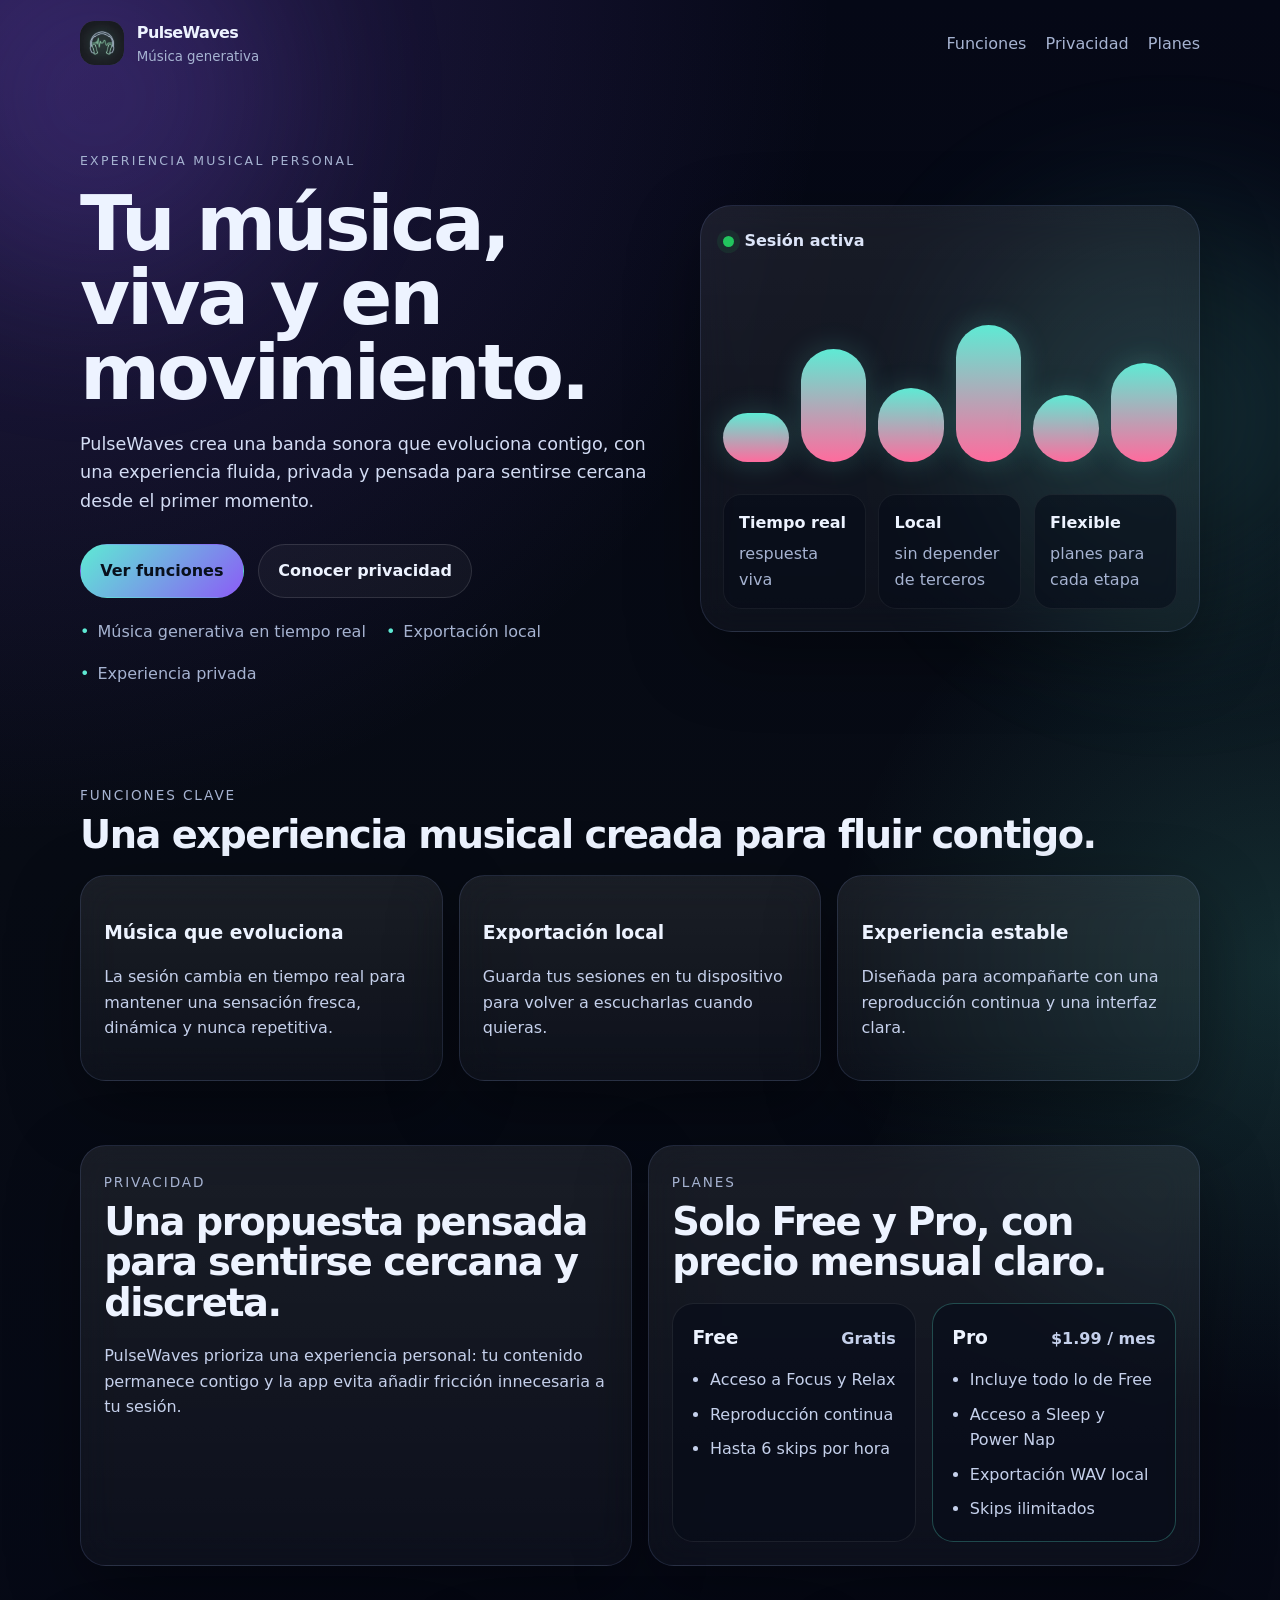
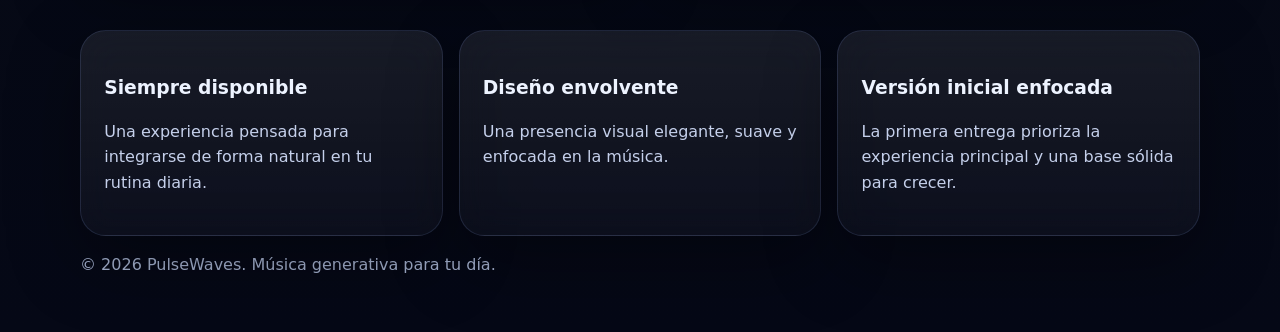
==== index.html @ eb473540 "chore(site): publish site and Pages workflow in standalone repo" ====
<!doctype html>
<html lang="es">
<head>
  <meta charset="utf-8">
  <meta name="viewport" content="width=device-width, initial-scale=1">
  <meta name="description" content="PulseWaves crea una experiencia musical generativa en tiempo real, privada y diseñada para acompañarte.">
  <meta name="theme-color" content="#0b1020">
  <title>PulseWaves — Música generativa en tiempo real</title>
  <link rel="stylesheet" href="./styles.css">
</head>
<body>
  <div class="bg-orb orb-a"></div>
  <div class="bg-orb orb-b"></div>

  <header class="hero">
    <nav class="topbar" aria-label="Principal">
      <a class="brand" href="#inicio">
        <span class="brand-mark">
          <img src="./assets/pulsewaves-logo.png" alt="PulseWaves" />
        </span>
        <span>
          <strong>PulseWaves</strong>
          <small>Música generativa</small>
        </span>
      </a>
      <div class="topbar-links">
        <a href="#funciones">Funciones</a>
        <a href="#privacidad">Privacidad</a>
        <a href="#planes">Planes</a>
      </div>
    </nav>

    <section class="hero-grid" id="inicio">
      <div class="hero-copy">
        <div class="eyebrow">Experiencia musical personal</div>
        <h1>Tu música, viva y en movimiento.</h1>
        <p class="lead">
          PulseWaves crea una banda sonora que evoluciona contigo, con una experiencia fluida,
          privada y pensada para sentirse cercana desde el primer momento.
        </p>

        <div class="cta-row">
          <a class="btn primary" href="#funciones">Ver funciones</a>
          <a class="btn secondary" href="#privacidad">Conocer privacidad</a>
        </div>

        <ul class="hero-points" aria-label="Ventajas principales">
          <li>Música generativa en tiempo real</li>
          <li>Exportación local</li>
          <li>Experiencia privada</li>
        </ul>
      </div>

      <div class="hero-visual" aria-label="Vista de producto">
        <div class="device-card">
          <div class="device-header">
            <span class="status-dot"></span>
            <span>Sesión activa</span>
          </div>
          <div class="waveform" aria-hidden="true">
            <span></span><span></span><span></span><span></span><span></span><span></span>
          </div>
          <div class="metrics">
            <article>
              <strong>Tiempo real</strong>
              <span>respuesta viva</span>
            </article>
            <article>
              <strong>Local</strong>
              <span>sin depender de terceros</span>
            </article>
            <article>
              <strong>Flexible</strong>
              <span>planes para cada etapa</span>
            </article>
          </div>
        </div>
      </div>
    </section>
  </header>

  <main>
    <section class="section" id="funciones">
      <div class="section-heading">
        <span>Funciones clave</span>
        <h2>Una experiencia musical creada para fluir contigo.</h2>
      </div>

      <div class="feature-grid">
        <article class="card">
          <h3>Música que evoluciona</h3>
          <p>La sesión cambia en tiempo real para mantener una sensación fresca, dinámica y nunca repetitiva.</p>
        </article>
        <article class="card">
          <h3>Exportación local</h3>
          <p>Guarda tus sesiones en tu dispositivo para volver a escucharlas cuando quieras.</p>
        </article>
        <article class="card">
          <h3>Experiencia estable</h3>
          <p>Diseñada para acompañarte con una reproducción continua y una interfaz clara.</p>
        </article>
      </div>
    </section>

    <section class="section split">
      <div class="panel" id="privacidad">
        <div class="section-heading">
          <span>Privacidad</span>
          <h2>Una propuesta pensada para sentirse cercana y discreta.</h2>
        </div>
        <p>
          PulseWaves prioriza una experiencia personal: tu contenido permanece contigo y la app
          evita añadir fricción innecesaria a tu sesión.
        </p>
      </div>

      <div class="panel" id="planes">
        <div class="section-heading">
          <span>Planes</span>
          <h2>Solo Free y Pro, con precio mensual claro.</h2>
        </div>
        <div class="pricing-grid">
          <article class="plan-card">
            <div class="plan-head">
              <h3>Free</h3>
              <p class="plan-price">Gratis</p>
            </div>
            <ul class="plan-features">
              <li>Acceso a Focus y Relax</li>
              <li>Reproducción continua</li>
              <li>Hasta 6 skips por hora</li>
            </ul>
          </article>
          <article class="plan-card featured">
            <div class="plan-head">
              <h3>Pro</h3>
              <p class="plan-price">$1.99 / mes</p>
            </div>
            <ul class="plan-features">
              <li>Incluye todo lo de Free</li>
              <li>Acceso a Sleep y Power Nap</li>
              <li>Exportación WAV local</li>
              <li>Skips ilimitados</li>
            </ul>
          </article>
        </div>
      </div>
    </section>

    <section class="section">
      <div class="feature-grid">
        <article class="card">
          <h3>Siempre disponible</h3>
          <p>Una experiencia pensada para integrarse de forma natural en tu rutina diaria.</p>
        </article>
        <article class="card">
          <h3>Diseño envolvente</h3>
          <p>Una presencia visual elegante, suave y enfocada en la música.</p>
        </article>
        <article class="card">
          <h3>Versión inicial enfocada</h3>
          <p>La primera entrega prioriza la experiencia principal y una base sólida para crecer.</p>
        </article>
      </div>
    </section>
  </main>

  <footer class="footer">
    <p>© <span id="year"></span> PulseWaves. Música generativa para tu día.</p>
  </footer>

  <script src="./script.js"></script>
</body>
</html>
---- styles.css ----
:root {
  color-scheme: dark;
  --bg: #070b14;
  --bg-soft: rgba(14, 20, 38, 0.82);
  --panel: rgba(18, 26, 48, 0.82);
  --panel-border: rgba(146, 177, 255, 0.14);
  --text: #edf3ff;
  --muted: #a6b3d1;
  --accent: #5eead4;
  --accent-2: #8b5cf6;
  --accent-3: #ff6b9d;
  --shadow: 0 24px 70px rgba(0, 0, 0, 0.35);
}

* {
  box-sizing: border-box;
}

html {
  scroll-behavior: smooth;
}

body {
  margin: 0;
  min-height: 100vh;
  background:
    radial-gradient(circle at top left, rgba(139, 92, 246, 0.24), transparent 36%),
    radial-gradient(circle at right center, rgba(94, 234, 212, 0.15), transparent 28%),
    linear-gradient(180deg, #050816 0%, var(--bg) 45%, #050816 100%);
  color: var(--text);
  font-family: Inter, system-ui, -apple-system, BlinkMacSystemFont, "Segoe UI", sans-serif;
  line-height: 1.6;
}

a {
  color: inherit;
  text-decoration: none;
}

.bg-orb {
  position: fixed;
  inset: auto;
  width: 24rem;
  height: 24rem;
  border-radius: 50%;
  filter: blur(90px);
  opacity: 0.28;
  pointer-events: none;
  z-index: -1;
}

.orb-a {
  top: -6rem;
  left: -6rem;
  background: rgba(139, 92, 246, 0.65);
}

.orb-b {
  right: -5rem;
  top: 14rem;
  background: rgba(94, 234, 212, 0.55);
}

.hero,
.section,
.footer {
  width: min(1120px, calc(100vw - 2rem));
  margin: 0 auto;
}

.topbar {
  display: flex;
  align-items: center;
  justify-content: space-between;
  padding: 1.25rem 0;
}

.brand {
  display: inline-flex;
  align-items: center;
  gap: 0.8rem;
}

.brand-mark {
  display: grid;
  place-items: center;
  width: 2.75rem;
  height: 2.75rem;
  border-radius: 0.9rem;
  background: linear-gradient(135deg, rgba(255, 107, 157, 0.2), rgba(94, 234, 212, 0.18));
  box-shadow: inset 0 0 0 1px rgba(255, 255, 255, 0.08);
  overflow: hidden;
}

.brand-mark img {
  width: 100%;
  height: 100%;
  object-fit: cover;
  display: block;
}

.brand strong,
.section h2,
.hero h1 {
  letter-spacing: -0.04em;
}

.brand small,
.eyebrow,
.section-heading span,
.hero-points,
.metrics span {
  color: var(--muted);
}

.brand span {
  display: grid;
}

.topbar-links {
  display: flex;
  gap: 1.2rem;
  color: var(--muted);
}

.hero-grid {
  display: grid;
  grid-template-columns: 1.08fr 0.92fr;
  gap: 2rem;
  align-items: center;
  padding: 4rem 0 2rem;
}

.eyebrow {
  text-transform: uppercase;
  font-size: 0.78rem;
  letter-spacing: 0.18em;
  margin-bottom: 1rem;
}

.hero h1 {
  margin: 0;
  font-size: clamp(3rem, 6vw, 5.3rem);
  line-height: 0.97;
}

.lead {
  margin: 1.25rem 0 0;
  max-width: 42rem;
  font-size: 1.1rem;
  color: #d3dcf4;
}

.cta-row {
  display: flex;
  flex-wrap: wrap;
  gap: 0.9rem;
  margin-top: 1.8rem;
}

.btn {
  display: inline-flex;
  align-items: center;
  justify-content: center;
  min-height: 3rem;
  padding: 0.85rem 1.2rem;
  border-radius: 999px;
  font-weight: 700;
  border: 1px solid transparent;
  transition: transform 160ms ease, border-color 160ms ease, background 160ms ease;
}

.btn:hover {
  transform: translateY(-1px);
}

.btn.primary {
  background: linear-gradient(135deg, var(--accent), var(--accent-2));
  color: #08101c;
}

.btn.secondary {
  background: rgba(255, 255, 255, 0.04);
  border-color: rgba(255, 255, 255, 0.12);
}

.hero-points {
  display: flex;
  flex-wrap: wrap;
  gap: 1rem 1.25rem;
  padding: 0;
  margin: 1.3rem 0 0;
  list-style: none;
}

.hero-points li::before {
  content: "•";
  color: var(--accent);
  margin-right: 0.5rem;
}

.hero-visual {
  position: relative;
}

.device-card,
.card,
.panel,
.final-cta {
  background: linear-gradient(180deg, rgba(255, 255, 255, 0.08), rgba(255, 255, 255, 0.03));
  border: 1px solid var(--panel-border);
  box-shadow: var(--shadow);
  backdrop-filter: blur(18px);
}

.device-card {
  border-radius: 2rem;
  padding: 1.4rem;
}

.device-header {
  display: flex;
  align-items: center;
  gap: 0.65rem;
  color: #dce4f8;
  font-weight: 600;
}

.status-dot {
  width: 0.7rem;
  height: 0.7rem;
  border-radius: 50%;
  background: #22c55e;
  box-shadow: 0 0 0 6px rgba(34, 197, 94, 0.1);
}

.waveform {
  display: grid;
  grid-template-columns: repeat(6, 1fr);
  align-items: end;
  gap: 0.75rem;
  min-height: 15rem;
  padding: 2rem 0;
}

.waveform span {
  display: block;
  width: 100%;
  border-radius: 999px;
  background: linear-gradient(180deg, var(--accent), var(--accent-3));
  box-shadow: 0 0 30px rgba(94, 234, 212, 0.2);
  animation: breathe 3.4s ease-in-out infinite;
}

.waveform span:nth-child(1) { height: 28%; animation-delay: 0s; }
.waveform span:nth-child(2) { height: 64%; animation-delay: 0.15s; }
.waveform span:nth-child(3) { height: 42%; animation-delay: 0.3s; }
.waveform span:nth-child(4) { height: 78%; animation-delay: 0.45s; }
.waveform span:nth-child(5) { height: 38%; animation-delay: 0.6s; }
.waveform span:nth-child(6) { height: 56%; animation-delay: 0.75s; }

.metrics {
  display: grid;
  grid-template-columns: repeat(3, minmax(0, 1fr));
  gap: 0.8rem;
}

.metrics article {
  padding: 0.95rem;
  border-radius: 1.15rem;
  background: rgba(7, 12, 24, 0.55);
  border: 1px solid rgba(255, 255, 255, 0.06);
}

.metrics strong,
.card h3,
.panel h2,
.final-cta h2 {
  display: block;
  margin-bottom: 0.35rem;
}

.section {
  padding: 4rem 0 0;
}

.section-heading {
  margin-bottom: 1.25rem;
}

.section-heading span {
  display: inline-block;
  font-size: 0.85rem;
  text-transform: uppercase;
  letter-spacing: 0.14em;
  margin-bottom: 0.5rem;
}

.section h2 {
  margin: 0;
  font-size: clamp(1.8rem, 3vw, 2.8rem);
  line-height: 1.05;
}

.feature-grid,
.split {
  display: grid;
  gap: 1rem;
}

.pricing-grid {
  display: grid;
  grid-template-columns: repeat(2, minmax(0, 1fr));
  gap: 1rem;
}

.feature-grid {
  grid-template-columns: repeat(3, minmax(0, 1fr));
}

.card,
.panel,
.final-cta {
  border-radius: 1.6rem;
  padding: 1.45rem;
}

.plan-card {
  border-radius: 1.35rem;
  padding: 1.2rem;
  background: rgba(7, 12, 24, 0.55);
  border: 1px solid rgba(255, 255, 255, 0.08);
}

.plan-card.featured {
  border-color: rgba(94, 234, 212, 0.28);
}

.plan-head {
  display: flex;
  align-items: baseline;
  justify-content: space-between;
  gap: 1rem;
  margin-bottom: 0.9rem;
}

.plan-card h3 {
  margin: 0;
}

.plan-price {
  margin: 0;
  font-weight: 800;
  color: var(--accent);
}

.plan-features {
  margin: 0;
  padding-left: 1.1rem;
  display: grid;
  gap: 0.55rem;
  color: #c5d0eb;
}

.card p,
.panel p,
.steps {
  color: #c5d0eb;
}

.split {
  grid-template-columns: repeat(2, minmax(0, 1fr));
}

.steps {
  margin: 0;
  padding-left: 1.2rem;
  display: grid;
  gap: 0.9rem;
}

.final-cta {
  margin: 4rem 0 3rem;
  display: flex;
  align-items: center;
  justify-content: space-between;
  gap: 1rem;
}

.footer {
  padding: 0 0 2.4rem;
  display: flex;
  align-items: center;
  justify-content: space-between;
  color: var(--muted);
}

@keyframes breathe {
  0%, 100% { transform: scaleY(0.72); opacity: 0.78; }
  50% { transform: scaleY(1); opacity: 1; }
}

@media (max-width: 940px) {
  .hero-grid,
  .feature-grid,
  .pricing-grid,
  .split,
  .final-cta {
    grid-template-columns: 1fr;
  }

  .final-cta {
    display: grid;
  }
}

@media (max-width: 720px) {
  .hero,
  .section,
  .footer {
    width: min(1120px, calc(100vw - 1.2rem));
  }

  .topbar {
    flex-direction: column;
    align-items: flex-start;
    gap: 1rem;
  }

  .topbar-links {
    flex-wrap: wrap;
    gap: 0.75rem 1rem;
  }

  .hero {
    padding-top: 0.4rem;
  }

  .hero-grid {
    padding-top: 2.5rem;
  }

  .metrics {
    grid-template-columns: 1fr;
  }
}
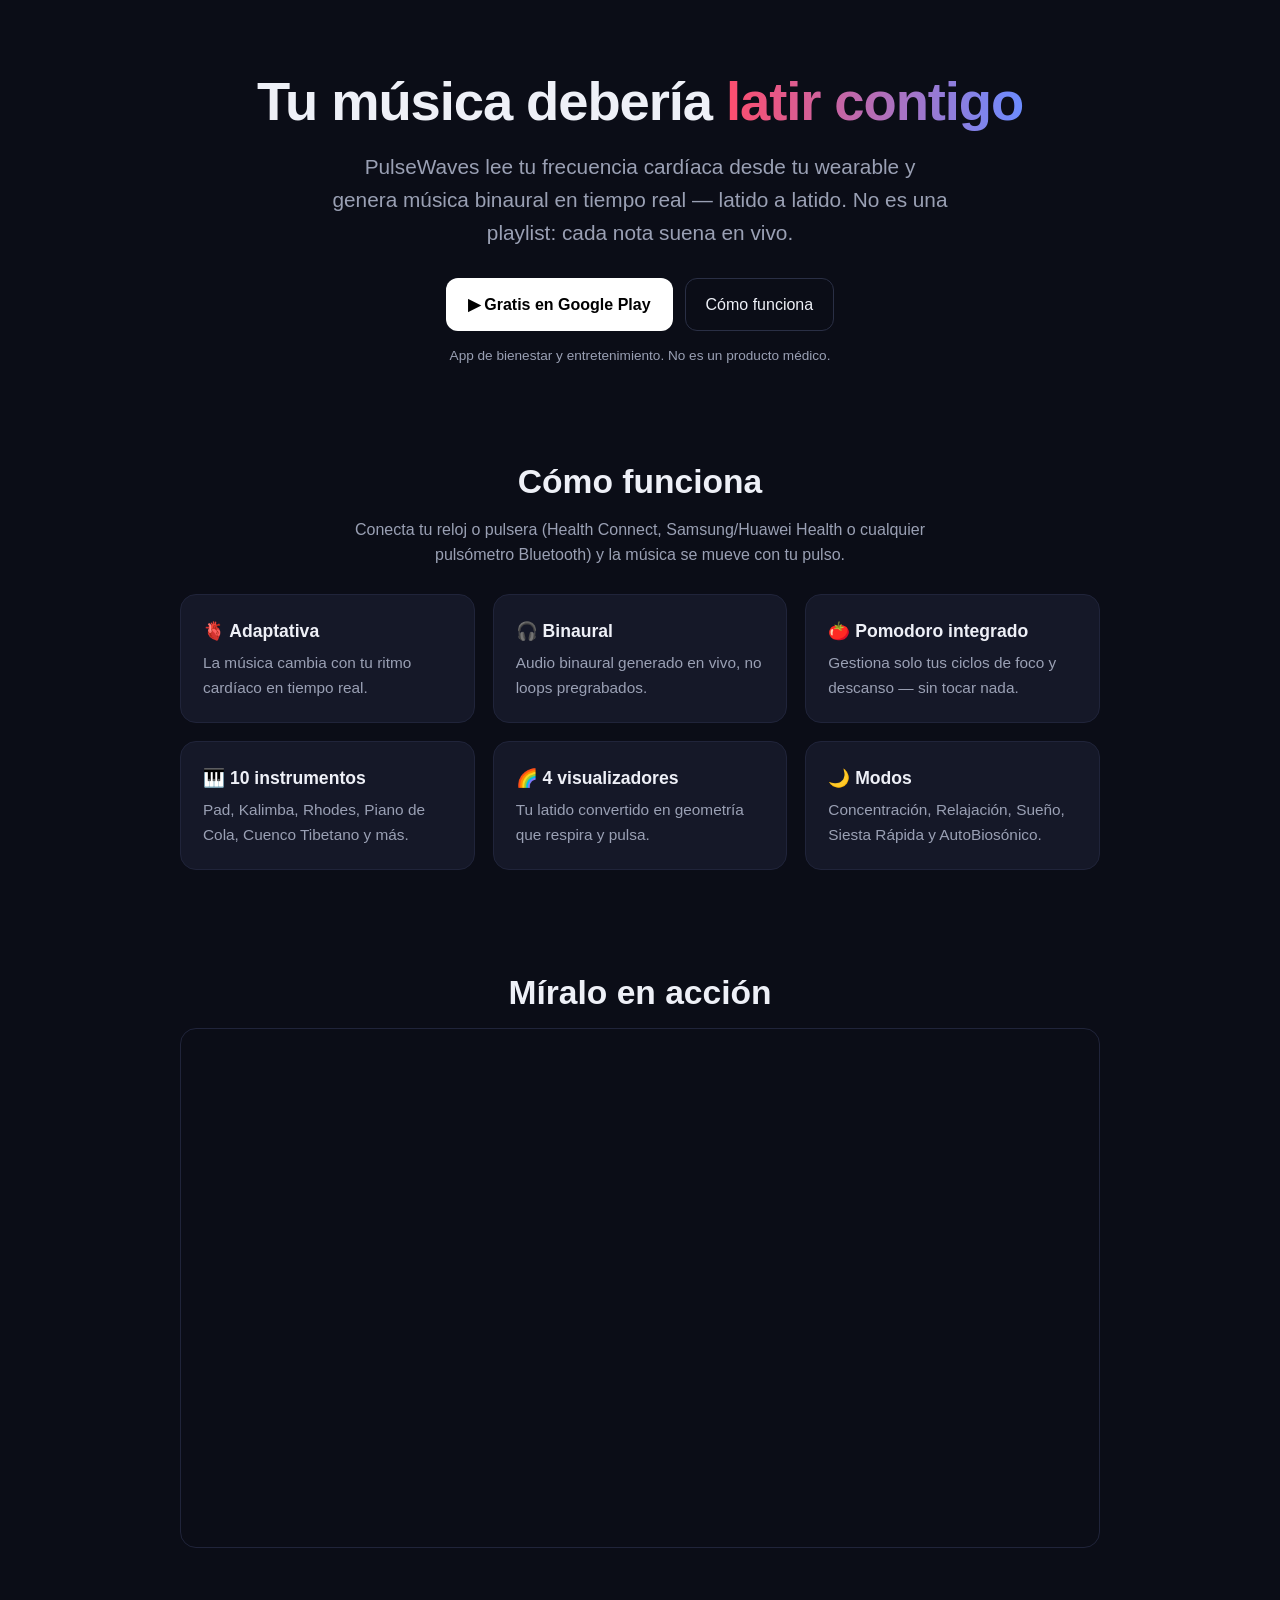
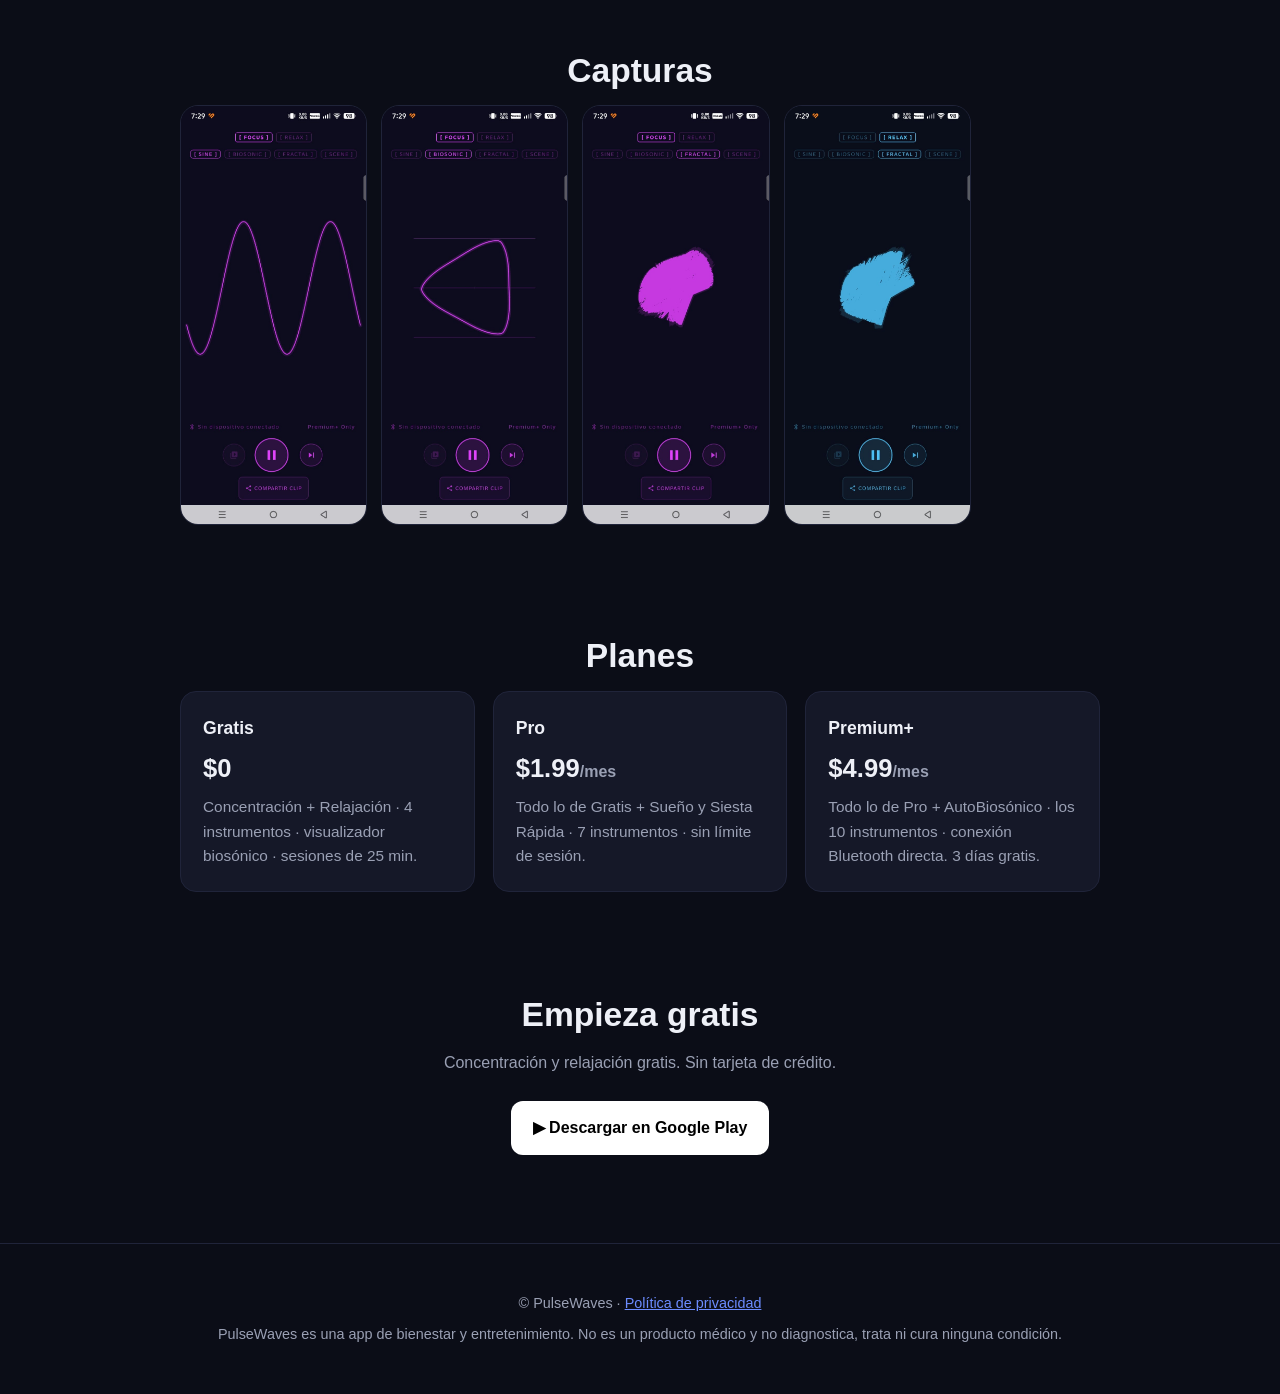
==== commit f1b473b7: "feat(site): nueva landing de lanzamiento de PulseWaves - index.html: landing con hero, cómo funciona" ====
--- a/index.html
+++ b/index.html
@@ -1,174 +1,114 @@
-<!doctype html>
+<!DOCTYPE html>
+<!--
+  Landing de lanzamiento para wparrado.github.io/pulsewaves-site
+  - Autocontenida (un archivo). Sustituye los [PLACEHOLDER]:
+    · Capturas: pon 3-4 PNG/JPG (las mismas de Play) en /assets y ajusta los <img>.
+    · Email capture: cambia el action del <form> por tu Formspree/Mailchimp/Beehiiv.
+    · Video: reemplaza el ID de YouTube si cambia.
+  - Cumplimiento: app de bienestar y entretenimiento; sin claims médicos.
+-->
 <html lang="es">
 <head>
-  <meta charset="utf-8">
-  <meta name="viewport" content="width=device-width, initial-scale=1">
-  <meta name="description" content="PulseWaves crea una experiencia musical generativa en tiempo real, privada y diseñada para acompañarte.">
-  <meta name="theme-color" content="#0b1020">
-  <title>PulseWaves — Música generativa en tiempo real</title>
-  <link rel="stylesheet" href="./styles.css">
+<meta charset="utf-8">
+<meta name="viewport" content="width=device-width, initial-scale=1">
+<title>PulseWaves — Música que late contigo</title>
+<meta name="description" content="Música binaural que se adapta a tu ritmo cardíaco en tiempo real. Concentración, sueño, meditación y relajación. Gratis en Google Play.">
+<meta property="og:title" content="PulseWaves — Música que late contigo">
+<meta property="og:description" content="Música binaural que se adapta a tu ritmo cardíaco, en vivo. Gratis en Google Play.">
+<meta property="og:type" content="website">
+<meta property="og:image" content="https://wparrado.github.io/pulsewaves-site/assets/feature.png">
+<link rel="icon" href="assets/icon.png">
+<style>
+  :root{--bg:#0b0d17;--card:#151828;--fg:#eef0f7;--mut:#9aa0b4;--accent:#ff4d6d;--accent2:#6c8cff}
+  *{box-sizing:border-box;margin:0;padding:0}
+  body{font-family:-apple-system,Segoe UI,Roboto,Helvetica,Arial,sans-serif;background:var(--bg);color:var(--fg);line-height:1.6}
+  .wrap{max-width:960px;margin:0 auto;padding:0 20px}
+  header{text-align:center;padding:72px 20px 40px}
+  h1{font-size:clamp(2rem,6vw,3.4rem);line-height:1.1;letter-spacing:-.02em}
+  h1 span{background:linear-gradient(90deg,var(--accent),var(--accent2));-webkit-background-clip:text;background-clip:text;color:transparent}
+  .sub{color:var(--mut);font-size:clamp(1.05rem,2.5vw,1.3rem);max-width:620px;margin:18px auto 28px}
+  .cta{display:inline-flex;gap:12px;align-items:center;flex-wrap:wrap;justify-content:center}
+  .badge{display:inline-block;background:#fff;color:#000;font-weight:700;padding:14px 22px;border-radius:12px;text-decoration:none}
+  .ghost{color:var(--fg);text-decoration:none;border:1px solid #2a2f45;padding:13px 20px;border-radius:12px}
+  section{padding:48px 0}
+  .grid{display:grid;grid-template-columns:repeat(auto-fit,minmax(220px,1fr));gap:18px}
+  .card{background:var(--card);border:1px solid #20243a;border-radius:16px;padding:22px}
+  .card h3{font-size:1.1rem;margin-bottom:6px}
+  .card p{color:var(--mut);font-size:.96rem}
+  .shots{display:flex;gap:14px;overflow-x:auto;padding-bottom:8px}
+  .shots img{height:420px;border-radius:18px;border:1px solid #20243a;flex:0 0 auto}
+  .video{position:relative;padding-top:56.25%;border-radius:16px;overflow:hidden;border:1px solid #20243a}
+  .video iframe{position:absolute;inset:0;width:100%;height:100%;border:0}
+  .plans{display:grid;grid-template-columns:repeat(auto-fit,minmax(240px,1fr));gap:18px}
+  .price{font-size:1.6rem;font-weight:800;margin:6px 0}
+  .mut{color:var(--mut)}
+  form{display:flex;gap:10px;flex-wrap:wrap;justify-content:center;margin-top:18px}
+  input[type=email]{flex:1;min-width:220px;max-width:340px;padding:14px;border-radius:12px;border:1px solid #2a2f45;background:#0e1120;color:#fff}
+  button{padding:14px 22px;border-radius:12px;border:0;background:var(--accent);color:#fff;font-weight:700;cursor:pointer}
+  footer{padding:48px 20px;text-align:center;color:var(--mut);font-size:.9rem;border-top:1px solid #20243a;margin-top:40px}
+  h2{font-size:clamp(1.5rem,4vw,2.1rem);margin-bottom:8px;text-align:center}
+  .lead{text-align:center;color:var(--mut);max-width:640px;margin:0 auto 26px}
+</style>
 </head>
 <body>
-  <div class="bg-orb orb-a"></div>
-  <div class="bg-orb orb-b"></div>
+<header>
+  <div class="wrap">
+    <h1>Tu música debería <span>latir contigo</span></h1>
+    <p class="sub">PulseWaves lee tu frecuencia cardíaca desde tu wearable y genera música binaural en tiempo real — latido a latido. No es una playlist: cada nota suena en vivo.</p>
+    <div class="cta">
+      <a class="badge" href="https://play.google.com/store/apps/details?id=co.nativepulse.pulsewaves">▶ Gratis en Google Play</a>
+      <a class="ghost" href="#como">Cómo funciona</a>
+    </div>
+    <p class="mut" style="margin-top:14px;font-size:.85rem">App de bienestar y entretenimiento. No es un producto médico.</p>
+  </div>
+</header>
 
-  <header class="hero">
-    <nav class="topbar" aria-label="Principal">
-      <a class="brand" href="#inicio">
-        <span class="brand-mark">
-          <img src="./assets/pulsewaves-logo.png" alt="PulseWaves" />
-        </span>
-        <span>
-          <strong>PulseWaves</strong>
-          <small>Música generativa</small>
-        </span>
-      </a>
-      <div class="topbar-links">
-        <a href="#funciones">Funciones</a>
-        <a href="#privacidad">Privacidad</a>
-        <a href="#planes">Planes</a>
-      </div>
-    </nav>
+<section id="como"><div class="wrap">
+  <h2>Cómo funciona</h2>
+  <p class="lead">Conecta tu reloj o pulsera (Health Connect, Samsung/Huawei Health o cualquier pulsómetro Bluetooth) y la música se mueve con tu pulso.</p>
+  <div class="grid">
+    <div class="card"><h3>🫀 Adaptativa</h3><p>La música cambia con tu ritmo cardíaco en tiempo real.</p></div>
+    <div class="card"><h3>🎧 Binaural</h3><p>Audio binaural generado en vivo, no loops pregrabados.</p></div>
+    <div class="card"><h3>🍅 Pomodoro integrado</h3><p>Gestiona solo tus ciclos de foco y descanso — sin tocar nada.</p></div>
+    <div class="card"><h3>🎹 10 instrumentos</h3><p>Pad, Kalimba, Rhodes, Piano de Cola, Cuenco Tibetano y más.</p></div>
+    <div class="card"><h3>🌈 4 visualizadores</h3><p>Tu latido convertido en geometría que respira y pulsa.</p></div>
+    <div class="card"><h3>🌙 Modos</h3><p>Concentración, Relajación, Sueño, Siesta Rápida y AutoBiosónico.</p></div>
+  </div>
+</div></section>
 
-    <section class="hero-grid" id="inicio">
-      <div class="hero-copy">
-        <div class="eyebrow">Experiencia musical personal</div>
-        <h1>Tu música, viva y en movimiento.</h1>
-        <p class="lead">
-          PulseWaves crea una banda sonora que evoluciona contigo, con una experiencia fluida,
-          privada y pensada para sentirse cercana desde el primer momento.
-        </p>
+<section><div class="wrap">
+  <h2>Míralo en acción</h2>
+  <div class="video"><iframe src="https://www.youtube.com/embed/voQB8b-Nbaw" title="PulseWaves" allowfullscreen loading="lazy"></iframe></div>
+</div></section>
 
-        <div class="cta-row">
-          <a class="btn primary" href="#funciones">Ver funciones</a>
-          <a class="btn secondary" href="#privacidad">Conocer privacidad</a>
-        </div>
+<section><div class="wrap">
+  <h2>Capturas</h2>
+  <div class="shots">
+    <img src="assets/shot1.png" alt="PulseWaves — visualizador en vivo" onerror="this.style.display='none'">
+    <img src="assets/shot2.png" alt="PulseWaves — modos de música" onerror="this.style.display='none'">
+    <img src="assets/shot3.png" alt="PulseWaves — Pomodoro" onerror="this.style.display='none'">
+    <img src="assets/shot4.png" alt="PulseWaves — instrumentos" onerror="this.style.display='none'">
+  </div>
+</div></section>
 
-        <ul class="hero-points" aria-label="Ventajas principales">
-          <li>Música generativa en tiempo real</li>
-          <li>Exportación local</li>
-          <li>Experiencia privada</li>
-        </ul>
-      </div>
+<section><div class="wrap">
+  <h2>Planes</h2>
+  <div class="plans">
+    <div class="card"><h3>Gratis</h3><div class="price">$0</div><p class="mut">Concentración + Relajación · 4 instrumentos · visualizador biosónico · sesiones de 25 min.</p></div>
+    <div class="card"><h3>Pro</h3><div class="price">$1.99<span class="mut" style="font-size:1rem">/mes</span></div><p class="mut">Todo lo de Gratis + Sueño y Siesta Rápida · 7 instrumentos · sin límite de sesión.</p></div>
+    <div class="card"><h3>Premium+</h3><div class="price">$4.99<span class="mut" style="font-size:1rem">/mes</span></div><p class="mut">Todo lo de Pro + AutoBiosónico · los 10 instrumentos · conexión Bluetooth directa. 3 días gratis.</p></div>
+  </div>
+</div></section>
 
-      <div class="hero-visual" aria-label="Vista de producto">
-        <div class="device-card">
-          <div class="device-header">
-            <span class="status-dot"></span>
-            <span>Sesión activa</span>
-          </div>
-          <div class="waveform" aria-hidden="true">
-            <span></span><span></span><span></span><span></span><span></span><span></span>
-          </div>
-          <div class="metrics">
-            <article>
-              <strong>Tiempo real</strong>
-              <span>respuesta viva</span>
-            </article>
-            <article>
-              <strong>Local</strong>
-              <span>sin depender de terceros</span>
-            </article>
-            <article>
-              <strong>Flexible</strong>
-              <span>planes para cada etapa</span>
-            </article>
-          </div>
-        </div>
-      </div>
-    </section>
-  </header>
+<section><div class="wrap" style="text-align:center">
+  <h2>Empieza gratis</h2>
+  <p class="lead">Concentración y relajación gratis. Sin tarjeta de crédito.</p>
+  <a class="badge" href="https://play.google.com/store/apps/details?id=co.nativepulse.pulsewaves">▶ Descargar en Google Play</a>
+</div></section>
 
-  <main>
-    <section class="section" id="funciones">
-      <div class="section-heading">
-        <span>Funciones clave</span>
-        <h2>Una experiencia musical creada para fluir contigo.</h2>
-      </div>
-
-      <div class="feature-grid">
-        <article class="card">
-          <h3>Música que evoluciona</h3>
-          <p>La sesión cambia en tiempo real para mantener una sensación fresca, dinámica y nunca repetitiva.</p>
-        </article>
-        <article class="card">
-          <h3>Exportación local</h3>
-          <p>Guarda tus sesiones en tu dispositivo para volver a escucharlas cuando quieras.</p>
-        </article>
-        <article class="card">
-          <h3>Experiencia estable</h3>
-          <p>Diseñada para acompañarte con una reproducción continua y una interfaz clara.</p>
-        </article>
-      </div>
-    </section>
-
-    <section class="section split">
-      <div class="panel" id="privacidad">
-        <div class="section-heading">
-          <span>Privacidad</span>
-          <h2>Una propuesta pensada para sentirse cercana y discreta.</h2>
-        </div>
-        <p>
-          PulseWaves prioriza una experiencia personal: tu contenido permanece contigo y la app
-          evita añadir fricción innecesaria a tu sesión.
-        </p>
-      </div>
-
-      <div class="panel" id="planes">
-        <div class="section-heading">
-          <span>Planes</span>
-          <h2>Solo Free y Pro, con precio mensual claro.</h2>
-        </div>
-        <div class="pricing-grid">
-          <article class="plan-card">
-            <div class="plan-head">
-              <h3>Free</h3>
-              <p class="plan-price">Gratis</p>
-            </div>
-            <ul class="plan-features">
-              <li>Acceso a Focus y Relax</li>
-              <li>Reproducción continua</li>
-              <li>Hasta 6 skips por hora</li>
-            </ul>
-          </article>
-          <article class="plan-card featured">
-            <div class="plan-head">
-              <h3>Pro</h3>
-              <p class="plan-price">$1.99 / mes</p>
-            </div>
-            <ul class="plan-features">
-              <li>Incluye todo lo de Free</li>
-              <li>Acceso a Sleep y Power Nap</li>
-              <li>Exportación WAV local</li>
-              <li>Skips ilimitados</li>
-            </ul>
-          </article>
-        </div>
-      </div>
-    </section>
-
-    <section class="section">
-      <div class="feature-grid">
-        <article class="card">
-          <h3>Siempre disponible</h3>
-          <p>Una experiencia pensada para integrarse de forma natural en tu rutina diaria.</p>
-        </article>
-        <article class="card">
-          <h3>Diseño envolvente</h3>
-          <p>Una presencia visual elegante, suave y enfocada en la música.</p>
-        </article>
-        <article class="card">
-          <h3>Versión inicial enfocada</h3>
-          <p>La primera entrega prioriza la experiencia principal y una base sólida para crecer.</p>
-        </article>
-      </div>
-    </section>
-  </main>
-
-  <footer class="footer">
-    <p>© <span id="year"></span> PulseWaves. Música generativa para tu día.</p>
-  </footer>
-
-  <script src="./script.js"></script>
+<footer>
+  <p>© PulseWaves · <a href="privacy-policy.html" style="color:var(--accent2)">Política de privacidad</a></p>
+  <p style="margin-top:8px">PulseWaves es una app de bienestar y entretenimiento. No es un producto médico y no diagnostica, trata ni cura ninguna condición.</p>
+</footer>
 </body>
 </html>
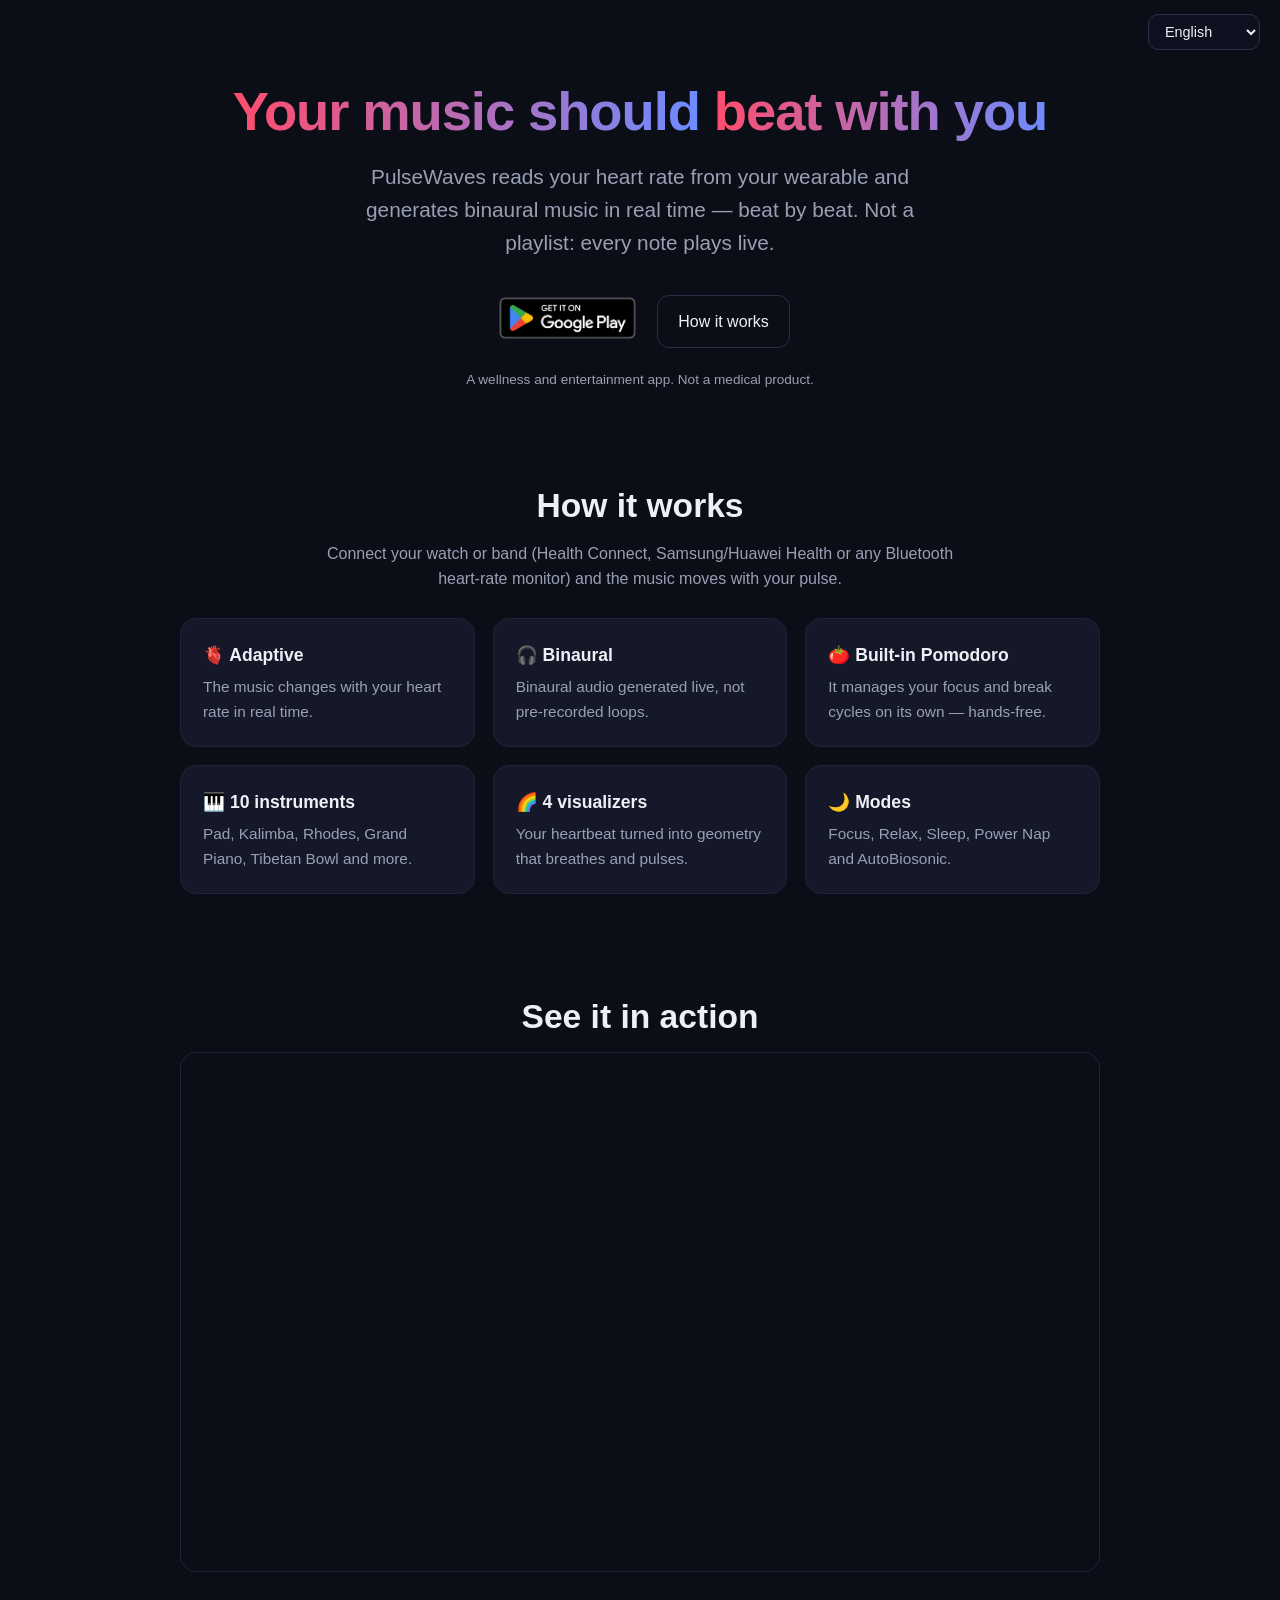
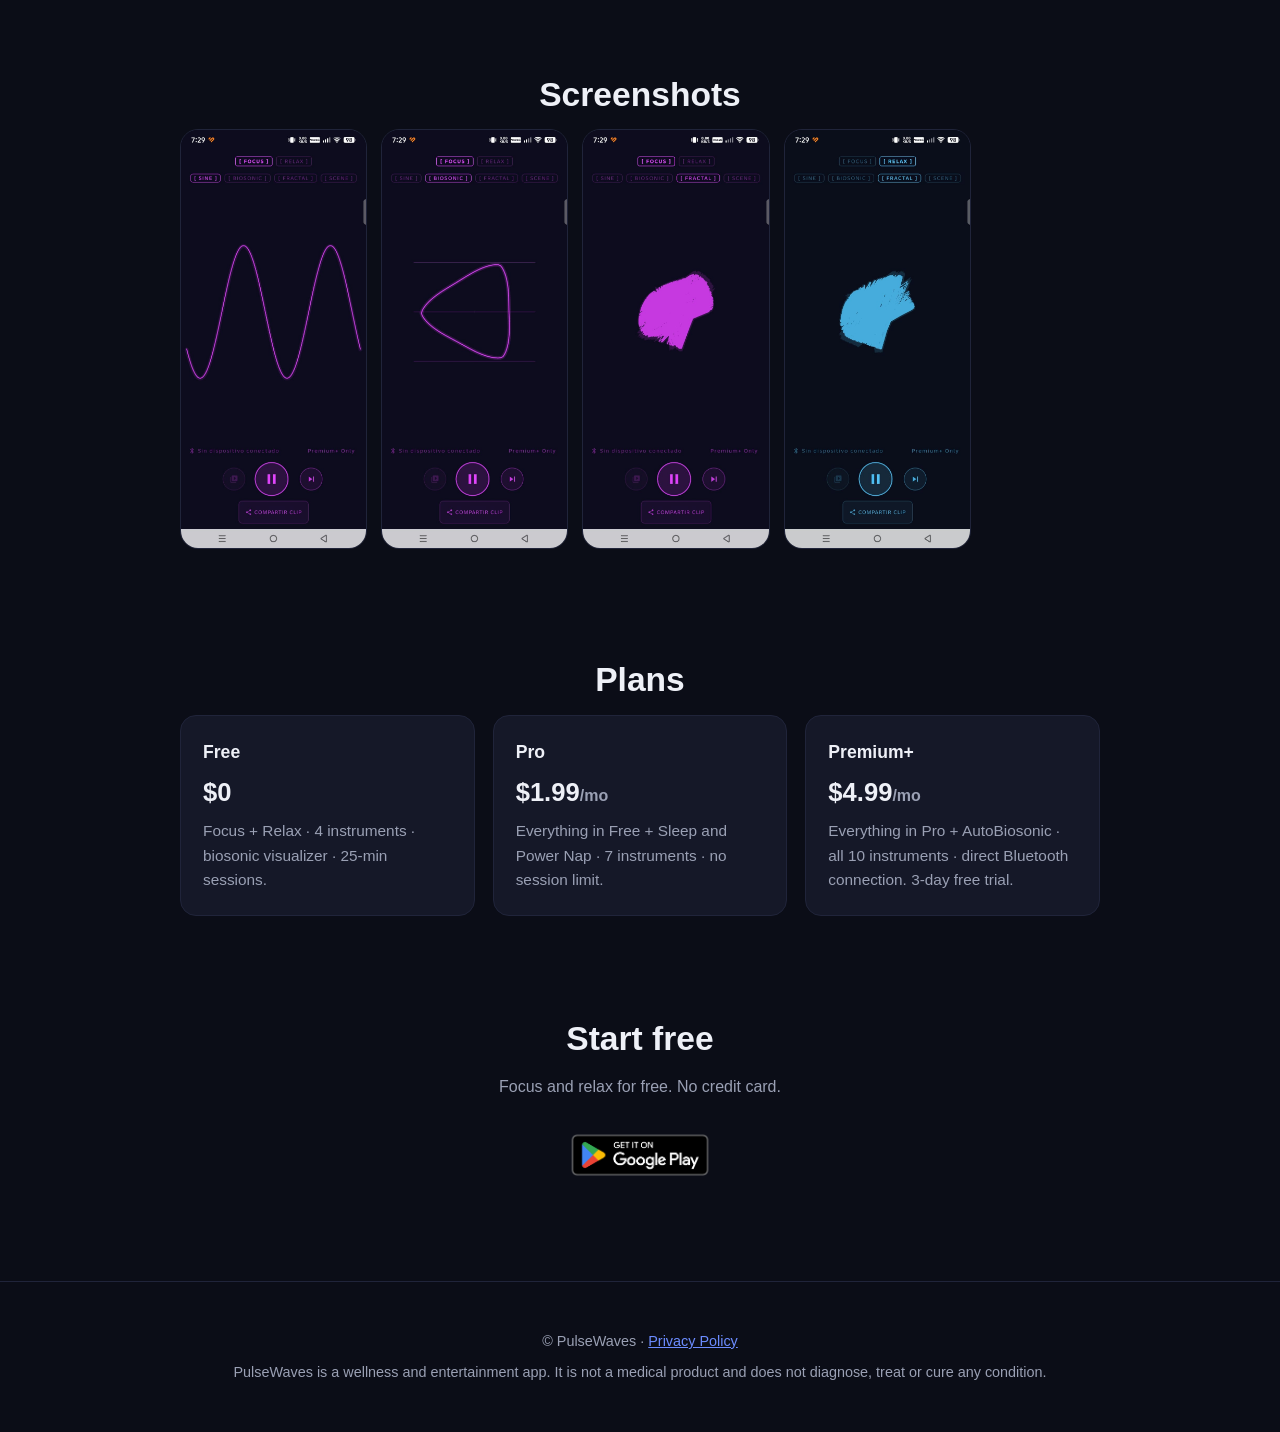
==== commit 73d7d3d9: "feat(site): badge oficial de Google Play + i18n en 8 idiomas - Reemplaza el enlace de texto por el b" ====
--- a/index.html
+++ b/index.html
@@ -1,10 +1,8 @@
 <!DOCTYPE html>
 <!--
-  Landing de lanzamiento para wparrado.github.io/pulsewaves-site
-  - Autocontenida (un archivo). Sustituye los [PLACEHOLDER]:
-    · Capturas: pon 3-4 PNG/JPG (las mismas de Play) en /assets y ajusta los <img>.
-    · Email capture: cambia el action del <form> por tu Formspree/Mailchimp/Beehiiv.
-    · Video: reemplaza el ID de YouTube si cambia.
+  Landing de PulseWaves — wparrado.github.io/pulsewaves-site
+  - Autocontenida (un archivo) con i18n cliente (8 idiomas) + badge oficial de Google Play por idioma.
+  - Idioma: ?lang=xx en la URL > localStorage > navigator.language > es.
   - Cumplimiento: app de bienestar y entretenimiento; sin claims médicos.
 -->
 <html lang="es">
@@ -18,17 +16,28 @@
 <meta property="og:type" content="website">
 <meta property="og:image" content="https://wparrado.github.io/pulsewaves-site/assets/feature.png">
 <link rel="icon" href="assets/icon.png">
+<link rel="alternate" hreflang="es" href="https://wparrado.github.io/pulsewaves-site/?lang=es">
+<link rel="alternate" hreflang="en" href="https://wparrado.github.io/pulsewaves-site/?lang=en">
+<link rel="alternate" hreflang="fr" href="https://wparrado.github.io/pulsewaves-site/?lang=fr">
+<link rel="alternate" hreflang="pt" href="https://wparrado.github.io/pulsewaves-site/?lang=pt">
+<link rel="alternate" hreflang="it" href="https://wparrado.github.io/pulsewaves-site/?lang=it">
+<link rel="alternate" hreflang="de" href="https://wparrado.github.io/pulsewaves-site/?lang=de">
+<link rel="alternate" hreflang="ja" href="https://wparrado.github.io/pulsewaves-site/?lang=ja">
+<link rel="alternate" hreflang="ko" href="https://wparrado.github.io/pulsewaves-site/?lang=ko">
+<link rel="alternate" hreflang="x-default" href="https://wparrado.github.io/pulsewaves-site/">
 <style>
   :root{--bg:#0b0d17;--card:#151828;--fg:#eef0f7;--mut:#9aa0b4;--accent:#ff4d6d;--accent2:#6c8cff}
   *{box-sizing:border-box;margin:0;padding:0}
   body{font-family:-apple-system,Segoe UI,Roboto,Helvetica,Arial,sans-serif;background:var(--bg);color:var(--fg);line-height:1.6}
   .wrap{max-width:960px;margin:0 auto;padding:0 20px}
-  header{text-align:center;padding:72px 20px 40px}
+  .topbar{display:flex;justify-content:flex-end;padding:14px 20px 0}
+  .langsel{background:#0e1120;color:var(--fg);border:1px solid #2a2f45;border-radius:10px;padding:8px 12px;font-size:.9rem}
+  header{text-align:center;padding:32px 20px 40px}
   h1{font-size:clamp(2rem,6vw,3.4rem);line-height:1.1;letter-spacing:-.02em}
   h1 span{background:linear-gradient(90deg,var(--accent),var(--accent2));-webkit-background-clip:text;background-clip:text;color:transparent}
   .sub{color:var(--mut);font-size:clamp(1.05rem,2.5vw,1.3rem);max-width:620px;margin:18px auto 28px}
   .cta{display:inline-flex;gap:12px;align-items:center;flex-wrap:wrap;justify-content:center}
-  .badge{display:inline-block;background:#fff;color:#000;font-weight:700;padding:14px 22px;border-radius:12px;text-decoration:none}
+  .play-badge{height:60px;display:inline-block}
   .ghost{color:var(--fg);text-decoration:none;border:1px solid #2a2f45;padding:13px 20px;border-radius:12px}
   section{padding:48px 0}
   .grid{display:grid;grid-template-columns:repeat(auto-fit,minmax(220px,1fr));gap:18px}
@@ -42,73 +51,123 @@
   .plans{display:grid;grid-template-columns:repeat(auto-fit,minmax(240px,1fr));gap:18px}
   .price{font-size:1.6rem;font-weight:800;margin:6px 0}
   .mut{color:var(--mut)}
-  form{display:flex;gap:10px;flex-wrap:wrap;justify-content:center;margin-top:18px}
-  input[type=email]{flex:1;min-width:220px;max-width:340px;padding:14px;border-radius:12px;border:1px solid #2a2f45;background:#0e1120;color:#fff}
-  button{padding:14px 22px;border-radius:12px;border:0;background:var(--accent);color:#fff;font-weight:700;cursor:pointer}
   footer{padding:48px 20px;text-align:center;color:var(--mut);font-size:.9rem;border-top:1px solid #20243a;margin-top:40px}
   h2{font-size:clamp(1.5rem,4vw,2.1rem);margin-bottom:8px;text-align:center}
   .lead{text-align:center;color:var(--mut);max-width:640px;margin:0 auto 26px}
 </style>
 </head>
 <body>
+<div class="topbar">
+  <select id="lang" class="langsel" aria-label="Language">
+    <option value="es">Español</option>
+    <option value="en">English</option>
+    <option value="fr">Français</option>
+    <option value="pt">Português</option>
+    <option value="it">Italiano</option>
+    <option value="de">Deutsch</option>
+    <option value="ja">日本語</option>
+    <option value="ko">한국어</option>
+  </select>
+</div>
+
 <header>
   <div class="wrap">
-    <h1>Tu música debería <span>latir contigo</span></h1>
-    <p class="sub">PulseWaves lee tu frecuencia cardíaca desde tu wearable y genera música binaural en tiempo real — latido a latido. No es una playlist: cada nota suena en vivo.</p>
+    <h1><span data-i18n="h1a"></span> <span data-i18n="h1b"></span></h1>
+    <p class="sub" data-i18n="sub"></p>
     <div class="cta">
-      <a class="badge" href="https://play.google.com/store/apps/details?id=co.nativepulse.pulsewaves">▶ Gratis en Google Play</a>
-      <a class="ghost" href="#como">Cómo funciona</a>
+      <a class="play-link" href="https://play.google.com/store/apps/details?id=co.nativepulse.pulsewaves">
+        <img class="play-badge" src="assets/badges/es.png" alt="Google Play">
+      </a>
+      <a class="ghost" href="#como" data-i18n="nav_how"></a>
     </div>
-    <p class="mut" style="margin-top:14px;font-size:.85rem">App de bienestar y entretenimiento. No es un producto médico.</p>
+    <p class="mut" style="margin-top:14px;font-size:.85rem" data-i18n="disclaimer"></p>
   </div>
 </header>
 
 <section id="como"><div class="wrap">
-  <h2>Cómo funciona</h2>
-  <p class="lead">Conecta tu reloj o pulsera (Health Connect, Samsung/Huawei Health o cualquier pulsómetro Bluetooth) y la música se mueve con tu pulso.</p>
+  <h2 data-i18n="how_title"></h2>
+  <p class="lead" data-i18n="how_lead"></p>
   <div class="grid">
-    <div class="card"><h3>🫀 Adaptativa</h3><p>La música cambia con tu ritmo cardíaco en tiempo real.</p></div>
-    <div class="card"><h3>🎧 Binaural</h3><p>Audio binaural generado en vivo, no loops pregrabados.</p></div>
-    <div class="card"><h3>🍅 Pomodoro integrado</h3><p>Gestiona solo tus ciclos de foco y descanso — sin tocar nada.</p></div>
-    <div class="card"><h3>🎹 10 instrumentos</h3><p>Pad, Kalimba, Rhodes, Piano de Cola, Cuenco Tibetano y más.</p></div>
-    <div class="card"><h3>🌈 4 visualizadores</h3><p>Tu latido convertido en geometría que respira y pulsa.</p></div>
-    <div class="card"><h3>🌙 Modos</h3><p>Concentración, Relajación, Sueño, Siesta Rápida y AutoBiosónico.</p></div>
+    <div class="card"><h3 data-i18n="c1t"></h3><p data-i18n="c1d"></p></div>
+    <div class="card"><h3 data-i18n="c2t"></h3><p data-i18n="c2d"></p></div>
+    <div class="card"><h3 data-i18n="c3t"></h3><p data-i18n="c3d"></p></div>
+    <div class="card"><h3 data-i18n="c4t"></h3><p data-i18n="c4d"></p></div>
+    <div class="card"><h3 data-i18n="c5t"></h3><p data-i18n="c5d"></p></div>
+    <div class="card"><h3 data-i18n="c6t"></h3><p data-i18n="c6d"></p></div>
   </div>
 </div></section>
 
 <section><div class="wrap">
-  <h2>Míralo en acción</h2>
+  <h2 data-i18n="video_title"></h2>
   <div class="video"><iframe src="https://www.youtube.com/embed/voQB8b-Nbaw" title="PulseWaves" allowfullscreen loading="lazy"></iframe></div>
 </div></section>
 
 <section><div class="wrap">
-  <h2>Capturas</h2>
+  <h2 data-i18n="shots_title"></h2>
   <div class="shots">
-    <img src="assets/shot1.png" alt="PulseWaves — visualizador en vivo" onerror="this.style.display='none'">
-    <img src="assets/shot2.png" alt="PulseWaves — modos de música" onerror="this.style.display='none'">
-    <img src="assets/shot3.png" alt="PulseWaves — Pomodoro" onerror="this.style.display='none'">
-    <img src="assets/shot4.png" alt="PulseWaves — instrumentos" onerror="this.style.display='none'">
+    <img src="assets/shot1.png" alt="PulseWaves" onerror="this.style.display='none'">
+    <img src="assets/shot2.png" alt="PulseWaves" onerror="this.style.display='none'">
+    <img src="assets/shot3.png" alt="PulseWaves" onerror="this.style.display='none'">
+    <img src="assets/shot4.png" alt="PulseWaves" onerror="this.style.display='none'">
   </div>
 </div></section>
 
 <section><div class="wrap">
-  <h2>Planes</h2>
+  <h2 data-i18n="plans_title"></h2>
   <div class="plans">
-    <div class="card"><h3>Gratis</h3><div class="price">$0</div><p class="mut">Concentración + Relajación · 4 instrumentos · visualizador biosónico · sesiones de 25 min.</p></div>
-    <div class="card"><h3>Pro</h3><div class="price">$1.99<span class="mut" style="font-size:1rem">/mes</span></div><p class="mut">Todo lo de Gratis + Sueño y Siesta Rápida · 7 instrumentos · sin límite de sesión.</p></div>
-    <div class="card"><h3>Premium+</h3><div class="price">$4.99<span class="mut" style="font-size:1rem">/mes</span></div><p class="mut">Todo lo de Pro + AutoBiosónico · los 10 instrumentos · conexión Bluetooth directa. 3 días gratis.</p></div>
+    <div class="card"><h3 data-i18n="plan_free"></h3><div class="price">$0</div><p class="mut" data-i18n="plan_free_d"></p></div>
+    <div class="card"><h3 data-i18n="plan_pro"></h3><div class="price">$1.99<span class="mut" style="font-size:1rem" data-i18n="per_mo"></span></div><p class="mut" data-i18n="plan_pro_d"></p></div>
+    <div class="card"><h3 data-i18n="plan_prem"></h3><div class="price">$4.99<span class="mut" style="font-size:1rem" data-i18n="per_mo"></span></div><p class="mut" data-i18n="plan_prem_d"></p></div>
   </div>
 </div></section>
 
 <section><div class="wrap" style="text-align:center">
-  <h2>Empieza gratis</h2>
-  <p class="lead">Concentración y relajación gratis. Sin tarjeta de crédito.</p>
-  <a class="badge" href="https://play.google.com/store/apps/details?id=co.nativepulse.pulsewaves">▶ Descargar en Google Play</a>
+  <h2 data-i18n="cta2_title"></h2>
+  <p class="lead" data-i18n="cta2_lead"></p>
+  <a class="play-link" href="https://play.google.com/store/apps/details?id=co.nativepulse.pulsewaves">
+    <img class="play-badge" src="assets/badges/es.png" alt="Google Play">
+  </a>
 </div></section>
 
 <footer>
-  <p>© PulseWaves · <a href="privacy-policy.html" style="color:var(--accent2)">Política de privacidad</a></p>
-  <p style="margin-top:8px">PulseWaves es una app de bienestar y entretenimiento. No es un producto médico y no diagnostica, trata ni cura ninguna condición.</p>
+  <p>© PulseWaves · <a href="privacy-policy.html" style="color:var(--accent2)" data-i18n="privacy"></a></p>
+  <p style="margin-top:8px" data-i18n="foot_disc"></p>
 </footer>
+
+<script>
+const I18N = {
+  es:{title:"PulseWaves — Música que late contigo",h1a:"Tu música debería",h1b:"latir contigo",sub:"PulseWaves lee tu frecuencia cardíaca desde tu wearable y genera música binaural en tiempo real — latido a latido. No es una playlist: cada nota suena en vivo.",nav_how:"Cómo funciona",disclaimer:"App de bienestar y entretenimiento. No es un producto médico.",how_title:"Cómo funciona",how_lead:"Conecta tu reloj o pulsera (Health Connect, Samsung/Huawei Health o cualquier pulsómetro Bluetooth) y la música se mueve con tu pulso.",c1t:"🫀 Adaptativa",c1d:"La música cambia con tu ritmo cardíaco en tiempo real.",c2t:"🎧 Binaural",c2d:"Audio binaural generado en vivo, no loops pregrabados.",c3t:"🍅 Pomodoro integrado",c3d:"Gestiona solo tus ciclos de foco y descanso — sin tocar nada.",c4t:"🎹 10 instrumentos",c4d:"Pad, Kalimba, Rhodes, Piano de Cola, Cuenco Tibetano y más.",c5t:"🌈 4 visualizadores",c5d:"Tu latido convertido en geometría que respira y pulsa.",c6t:"🌙 Modos",c6d:"Concentración, Relajación, Sueño, Siesta Rápida y AutoBiosónico.",video_title:"Míralo en acción",shots_title:"Capturas",plans_title:"Planes",plan_free:"Gratis",plan_free_d:"Concentración + Relajación · 4 instrumentos · visualizador biosónico · sesiones de 25 min.",plan_pro:"Pro",plan_pro_d:"Todo lo de Gratis + Sueño y Siesta Rápida · 7 instrumentos · sin límite de sesión.",plan_prem:"Premium+",plan_prem_d:"Todo lo de Pro + AutoBiosónico · los 10 instrumentos · conexión Bluetooth directa. 3 días gratis.",per_mo:"/mes",cta2_title:"Empieza gratis",cta2_lead:"Concentración y relajación gratis. Sin tarjeta de crédito.",privacy:"Política de privacidad",foot_disc:"PulseWaves es una app de bienestar y entretenimiento. No es un producto médico y no diagnostica, trata ni cura ninguna condición."},
+  en:{title:"PulseWaves — Music that beats with you",h1a:"Your music should",h1b:"beat with you",sub:"PulseWaves reads your heart rate from your wearable and generates binaural music in real time — beat by beat. Not a playlist: every note plays live.",nav_how:"How it works",disclaimer:"A wellness and entertainment app. Not a medical product.",how_title:"How it works",how_lead:"Connect your watch or band (Health Connect, Samsung/Huawei Health or any Bluetooth heart-rate monitor) and the music moves with your pulse.",c1t:"🫀 Adaptive",c1d:"The music changes with your heart rate in real time.",c2t:"🎧 Binaural",c2d:"Binaural audio generated live, not pre-recorded loops.",c3t:"🍅 Built-in Pomodoro",c3d:"It manages your focus and break cycles on its own — hands-free.",c4t:"🎹 10 instruments",c4d:"Pad, Kalimba, Rhodes, Grand Piano, Tibetan Bowl and more.",c5t:"🌈 4 visualizers",c5d:"Your heartbeat turned into geometry that breathes and pulses.",c6t:"🌙 Modes",c6d:"Focus, Relax, Sleep, Power Nap and AutoBiosonic.",video_title:"See it in action",shots_title:"Screenshots",plans_title:"Plans",plan_free:"Free",plan_free_d:"Focus + Relax · 4 instruments · biosonic visualizer · 25-min sessions.",plan_pro:"Pro",plan_pro_d:"Everything in Free + Sleep and Power Nap · 7 instruments · no session limit.",plan_prem:"Premium+",plan_prem_d:"Everything in Pro + AutoBiosonic · all 10 instruments · direct Bluetooth connection. 3-day free trial.",per_mo:"/mo",cta2_title:"Start free",cta2_lead:"Focus and relax for free. No credit card.",privacy:"Privacy Policy",foot_disc:"PulseWaves is a wellness and entertainment app. It is not a medical product and does not diagnose, treat or cure any condition."},
+  fr:{title:"PulseWaves — La musique qui bat avec toi",h1a:"Ta musique devrait",h1b:"battre avec toi",sub:"PulseWaves lit ta fréquence cardiaque depuis ton wearable et génère une musique binaurale en temps réel — battement après battement. Pas une playlist : chaque note est jouée en direct.",nav_how:"Comment ça marche",disclaimer:"Application de bien-être et de divertissement. Ce n'est pas un produit médical.",how_title:"Comment ça marche",how_lead:"Connecte ta montre ou ton bracelet (Health Connect, Samsung/Huawei Health ou tout cardiofréquencemètre Bluetooth) et la musique suit ton pouls.",c1t:"🫀 Adaptative",c1d:"La musique change avec ta fréquence cardiaque en temps réel.",c2t:"🎧 Binaurale",c2d:"Audio binaural généré en direct, pas des boucles préenregistrées.",c3t:"🍅 Pomodoro intégré",c3d:"Il gère seul tes cycles de concentration et de pause — sans rien toucher.",c4t:"🎹 10 instruments",c4d:"Pad, Kalimba, Rhodes, Piano à queue, Bol tibétain et plus.",c5t:"🌈 4 visualiseurs",c5d:"Ton battement transformé en géométrie qui respire et pulse.",c6t:"🌙 Modes",c6d:"Concentration, Détente, Sommeil, Sieste et AutoBiosonic.",video_title:"Voir en action",shots_title:"Captures",plans_title:"Forfaits",plan_free:"Gratuit",plan_free_d:"Concentration + Détente · 4 instruments · visualiseur biosonique · sessions de 25 min.",plan_pro:"Pro",plan_pro_d:"Tout le gratuit + Sommeil et Sieste · 7 instruments · sans limite de session.",plan_prem:"Premium+",plan_prem_d:"Tout le Pro + AutoBiosonic · les 10 instruments · connexion Bluetooth directe. 3 jours gratuits.",per_mo:"/mois",cta2_title:"Commence gratuitement",cta2_lead:"Concentration et détente gratuites. Sans carte bancaire.",privacy:"Politique de confidentialité",foot_disc:"PulseWaves est une application de bien-être et de divertissement. Ce n'est pas un produit médical et elle ne diagnostique, ne traite ni ne guérit aucune affection."},
+  pt:{title:"PulseWaves — Música que pulsa com você",h1a:"Sua música deveria",h1b:"pulsar com você",sub:"O PulseWaves lê sua frequência cardíaca pelo wearable e gera música binaural em tempo real — batida a batida. Não é uma playlist: cada nota toca ao vivo.",nav_how:"Como funciona",disclaimer:"App de bem-estar e entretenimento. Não é um produto médico.",how_title:"Como funciona",how_lead:"Conecte seu relógio ou pulseira (Health Connect, Samsung/Huawei Health ou qualquer monitor cardíaco Bluetooth) e a música acompanha seu pulso.",c1t:"🫀 Adaptativa",c1d:"A música muda com sua frequência cardíaca em tempo real.",c2t:"🎧 Binaural",c2d:"Áudio binaural gerado ao vivo, não loops pré-gravados.",c3t:"🍅 Pomodoro integrado",c3d:"Gerencia sozinho seus ciclos de foco e descanso — sem tocar em nada.",c4t:"🎹 10 instrumentos",c4d:"Pad, Kalimba, Rhodes, Piano de Cauda, Tigela Tibetana e mais.",c5t:"🌈 4 visualizadores",c5d:"Sua batida transformada em geometria que respira e pulsa.",c6t:"🌙 Modos",c6d:"Concentração, Relaxar, Sono, Soneca Rápida e AutoBiosonic.",video_title:"Veja em ação",shots_title:"Capturas",plans_title:"Planos",plan_free:"Grátis",plan_free_d:"Concentração + Relaxar · 4 instrumentos · visualizador biossônico · sessões de 25 min.",plan_pro:"Pro",plan_pro_d:"Tudo do Grátis + Sono e Soneca · 7 instrumentos · sem limite de sessão.",plan_prem:"Premium+",plan_prem_d:"Tudo do Pro + AutoBiosonic · os 10 instrumentos · conexão Bluetooth direta. 3 dias grátis.",per_mo:"/mês",cta2_title:"Comece grátis",cta2_lead:"Concentração e relaxamento grátis. Sem cartão de crédito.",privacy:"Política de privacidade",foot_disc:"O PulseWaves é um app de bem-estar e entretenimento. Não é um produto médico e não diagnostica, trata nem cura nenhuma condição."},
+  it:{title:"PulseWaves — La musica che batte con te",h1a:"La tua musica dovrebbe",h1b:"battere con te",sub:"PulseWaves legge la tua frequenza cardiaca dal wearable e genera musica binaurale in tempo reale — battito dopo battito. Non è una playlist: ogni nota suona dal vivo.",nav_how:"Come funziona",disclaimer:"App di benessere e intrattenimento. Non è un prodotto medico.",how_title:"Come funziona",how_lead:"Collega l'orologio o il braccialetto (Health Connect, Samsung/Huawei Health o qualsiasi cardiofrequenzimetro Bluetooth) e la musica segue il tuo battito.",c1t:"🫀 Adattiva",c1d:"La musica cambia con la tua frequenza cardiaca in tempo reale.",c2t:"🎧 Binaurale",c2d:"Audio binaurale generato dal vivo, non loop preregistrati.",c3t:"🍅 Pomodoro integrato",c3d:"Gestisce da solo i cicli di concentrazione e pausa — a mani libere.",c4t:"🎹 10 strumenti",c4d:"Pad, Kalimba, Rhodes, Pianoforte a coda, Campana tibetana e altro.",c5t:"🌈 4 visualizzatori",c5d:"Il tuo battito trasformato in geometria che respira e pulsa.",c6t:"🌙 Modalità",c6d:"Concentrazione, Relax, Sonno, Pisolino e AutoBiosonic.",video_title:"Guardalo in azione",shots_title:"Schermate",plans_title:"Piani",plan_free:"Gratis",plan_free_d:"Concentrazione + Relax · 4 strumenti · visualizzatore biosonico · sessioni di 25 min.",plan_pro:"Pro",plan_pro_d:"Tutto di Gratis + Sonno e Pisolino · 7 strumenti · senza limiti di sessione.",plan_prem:"Premium+",plan_prem_d:"Tutto di Pro + AutoBiosonic · tutti i 10 strumenti · connessione Bluetooth diretta. 3 giorni gratis.",per_mo:"/mese",cta2_title:"Inizia gratis",cta2_lead:"Concentrazione e relax gratis. Senza carta di credito.",privacy:"Informativa sulla privacy",foot_disc:"PulseWaves è un'app di benessere e intrattenimento. Non è un prodotto medico e non diagnostica, cura né tratta alcuna condizione."},
+  de:{title:"PulseWaves — Musik, die mit dir schlägt",h1a:"Deine Musik sollte",h1b:"mit dir schlagen",sub:"PulseWaves liest deine Herzfrequenz von deinem Wearable und erzeugt binaurale Musik in Echtzeit — Schlag für Schlag. Keine Playlist: jede Note erklingt live.",nav_how:"So funktioniert's",disclaimer:"Eine Wellness- und Unterhaltungs-App. Kein Medizinprodukt.",how_title:"So funktioniert's",how_lead:"Verbinde deine Uhr oder dein Band (Health Connect, Samsung/Huawei Health oder einen beliebigen Bluetooth-Pulsmesser) und die Musik folgt deinem Puls.",c1t:"🫀 Adaptiv",c1d:"Die Musik ändert sich in Echtzeit mit deiner Herzfrequenz.",c2t:"🎧 Binaural",c2d:"Binaurales Audio, live erzeugt — keine vorgefertigten Loops.",c3t:"🍅 Integriertes Pomodoro",c3d:"Steuert deine Fokus- und Pausenzyklen von selbst — ohne Eingreifen.",c4t:"🎹 10 Instrumente",c4d:"Pad, Kalimba, Rhodes, Flügel, Klangschale und mehr.",c5t:"🌈 4 Visualizer",c5d:"Dein Herzschlag als Geometrie, die atmet und pulsiert.",c6t:"🌙 Modi",c6d:"Fokus, Entspannung, Schlaf, Power-Nap und AutoBiosonic.",video_title:"In Aktion ansehen",shots_title:"Screenshots",plans_title:"Tarife",plan_free:"Kostenlos",plan_free_d:"Fokus + Entspannung · 4 Instrumente · Biosonic-Visualizer · 25-Min.-Sessions.",plan_pro:"Pro",plan_pro_d:"Alles aus Kostenlos + Schlaf und Power-Nap · 7 Instrumente · ohne Session-Limit.",plan_prem:"Premium+",plan_prem_d:"Alles aus Pro + AutoBiosonic · alle 10 Instrumente · direkte Bluetooth-Verbindung. 3 Tage gratis.",per_mo:"/Mon.",cta2_title:"Kostenlos starten",cta2_lead:"Fokus und Entspannung gratis. Ohne Kreditkarte.",privacy:"Datenschutzerklärung",foot_disc:"PulseWaves ist eine Wellness- und Unterhaltungs-App. Es ist kein Medizinprodukt und diagnostiziert, behandelt oder heilt keine Erkrankungen."},
+  ja:{title:"PulseWaves — あなたと共に脈打つ音楽",h1a:"あなたの音楽は",h1b:"あなたと脈打つべき",sub:"PulseWaves はウェアラブルから心拍数を読み取り、リアルタイムでバイノーラル音楽を生成します — 一拍ごとに。プレイリストではなく、すべての音がライブで鳴ります。",nav_how:"仕組み",disclaimer:"ウェルネス＆エンターテインメントのアプリです。医療機器ではありません。",how_title:"仕組み",how_lead:"時計やバンド（Health Connect、Samsung/Huawei Health、または任意の Bluetooth 心拍計）を接続すると、音楽があなたの脈に合わせて動きます。",c1t:"🫀 アダプティブ",c1d:"音楽がリアルタイムで心拍数に合わせて変化します。",c2t:"🎧 バイノーラル",c2d:"録音済みループではなく、ライブ生成のバイノーラル音声。",c3t:"🍅 ポモドーロ内蔵",c3d:"集中と休憩のサイクルを自動で管理 — 手間いらず。",c4t:"🎹 10 種の楽器",c4d:"パッド、カリンバ、ローズ、グランドピアノ、シンギングボウルなど。",c5t:"🌈 4 つのビジュアライザー",c5d:"あなたの鼓動が、呼吸し脈打つ幾何学に。",c6t:"🌙 モード",c6d:"集中、リラックス、睡眠、パワーナップ、AutoBiosonic。",video_title:"動作を見る",shots_title:"スクリーンショット",plans_title:"プラン",plan_free:"無料",plan_free_d:"集中＋リラックス · 楽器4種 · バイオソニック・ビジュアライザー · 25分セッション。",plan_pro:"Pro",plan_pro_d:"無料の全機能＋睡眠とパワーナップ · 楽器7種 · セッション無制限。",plan_prem:"Premium+",plan_prem_d:"Pro の全機能＋AutoBiosonic · 楽器10種すべて · Bluetooth 直接接続。3日間無料。",per_mo:"/月",cta2_title:"無料で始める",cta2_lead:"集中とリラックスが無料。クレジットカード不要。",privacy:"プライバシーポリシー",foot_disc:"PulseWaves はウェルネス＆エンターテインメントのアプリです。医療機器ではなく、いかなる疾患の診断・治療・治癒も行いません。"},
+  ko:{title:"PulseWaves — 당신과 함께 뛰는 음악",h1a:"당신의 음악은",h1b:"당신과 함께 뛰어야 합니다",sub:"PulseWaves는 웨어러블에서 심박수를 읽어 실시간으로 바이노럴 음악을 생성합니다 — 박동마다. 재생목록이 아니라 모든 음이 실시간으로 연주됩니다.",nav_how:"작동 방식",disclaimer:"웰니스 및 엔터테인먼트 앱입니다. 의료 기기가 아닙니다.",how_title:"작동 방식",how_lead:"시계나 밴드(Health Connect, Samsung/Huawei Health 또는 모든 Bluetooth 심박계)를 연결하면 음악이 당신의 맥박에 맞춰 움직입니다.",c1t:"🫀 적응형",c1d:"음악이 실시간으로 당신의 심박수에 맞춰 바뀝니다.",c2t:"🎧 바이노럴",c2d:"미리 녹음된 루프가 아니라 실시간 생성되는 바이노럴 오디오.",c3t:"🍅 내장 뽀모도로",c3d:"집중과 휴식 주기를 스스로 관리 — 손댈 필요 없이.",c4t:"🎹 악기 10종",c4d:"패드, 칼림바, 로즈, 그랜드 피아노, 싱잉볼 등.",c5t:"🌈 비주얼라이저 4종",c5d:"당신의 박동이 숨 쉬고 고동치는 기하학으로.",c6t:"🌙 모드",c6d:"집중, 휴식, 수면, 파워냅, AutoBiosonic.",video_title:"실제로 보기",shots_title:"스크린샷",plans_title:"요금제",plan_free:"무료",plan_free_d:"집중 + 휴식 · 악기 4종 · 바이오소닉 비주얼라이저 · 25분 세션.",plan_pro:"Pro",plan_pro_d:"무료의 모든 기능 + 수면과 파워냅 · 악기 7종 · 세션 무제한.",plan_prem:"Premium+",plan_prem_d:"Pro의 모든 기능 + AutoBiosonic · 악기 10종 전체 · Bluetooth 직접 연결. 3일 무료.",per_mo:"/월",cta2_title:"무료로 시작",cta2_lead:"집중과 휴식을 무료로. 신용카드 불필요.",privacy:"개인정보 처리방침",foot_disc:"PulseWaves는 웰니스 및 엔터테인먼트 앱입니다. 의료 기기가 아니며 어떠한 질환도 진단·치료·완치하지 않습니다."}
+};
+const SUPPORTED = Object.keys(I18N);
+function pickLang(){
+  const q = new URLSearchParams(location.search).get('lang');
+  if (q && I18N[q]) return q;
+  const ls = localStorage.getItem('pw_lang');
+  if (ls && I18N[ls]) return ls;
+  const nav = (navigator.language||'es').slice(0,2).toLowerCase();
+  return I18N[nav] ? nav : 'es';
+}
+function applyLang(lang){
+  const t = I18N[lang] || I18N.es;
+  document.documentElement.lang = lang;
+  document.title = t.title;
+  document.querySelectorAll('[data-i18n]').forEach(el=>{
+    const k = el.getAttribute('data-i18n');
+    if (t[k] != null) el.textContent = t[k];
+  });
+  document.querySelectorAll('.play-badge').forEach(img=>{ img.src = 'assets/badges/'+lang+'.png'; img.alt = t.cta2_title; });
+  const sel = document.getElementById('lang'); if (sel) sel.value = lang;
+  localStorage.setItem('pw_lang', lang);
+}
+document.getElementById('lang').addEventListener('change', e=>applyLang(e.target.value));
+applyLang(pickLang());
+</script>
 </body>
 </html>
